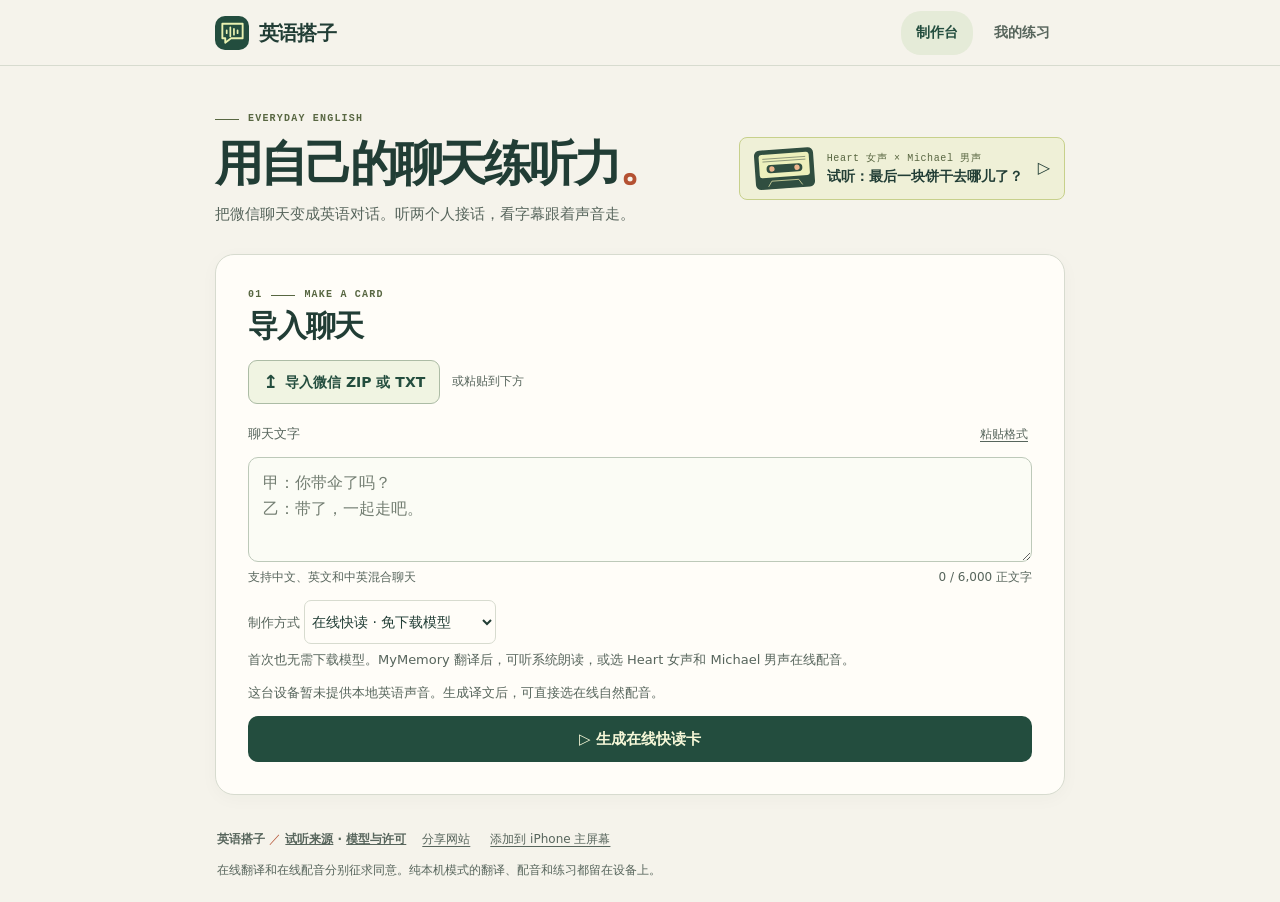
==== index.html @ 4d6fddf4 "Keep valid translations and recover individual dialogue lines" ====
<!doctype html>
<html lang="zh-CN">
<head>
  <meta charset="utf-8">
  <meta http-equiv="Content-Security-Policy" content="default-src 'self'; script-src 'self' blob: 'wasm-unsafe-eval'; worker-src 'self' blob:; connect-src 'self' blob: https://api.mymemory.translated.net/get https://api.tts.ai/v1/ https://cdn.tts.ai; style-src 'self' 'unsafe-inline'; media-src 'self' blob:; img-src 'self' data:; object-src 'none'; base-uri 'none'; form-action 'none'">
  <meta name="viewport" content="width=device-width, initial-scale=1, viewport-fit=cover">
  <meta name="theme-color" content="#f5f3eb">
  <meta name="mobile-web-app-capable" content="yes">
  <meta name="apple-mobile-web-app-capable" content="yes">
  <meta name="apple-mobile-web-app-title" content="英语搭子">
  <link rel="manifest" href="./app.webmanifest">
  <link rel="apple-touch-icon" href="./icons/apple-touch-icon.png">
  <link rel="stylesheet" href="./style.css?v=10">
  <script type="module" src="./app.js?v=10"></script>
  <title>英语搭子 · 对话听力</title>
</head>
<body>
  <header class="mast"><div class="shell mast-in">
    <a class="brand" href="#workspace" aria-label="英语搭子，开始制作"><span class="mark" aria-hidden="true"><svg viewBox="0 0 40 40"><path d="M6 8h28v20H18l-8 6v-6H6z" fill="none" stroke="currentColor" stroke-width="2.6" stroke-linejoin="round"/><path d="M12 17v4m5-8v12m5-10v8m5-6v4" fill="none" stroke="currentColor" stroke-width="2.4" stroke-linecap="round"/></svg></span>英语搭子</a>
    <nav aria-label="主导航"><button type="button" id="studioTab" class="nav-tab" aria-current="page">制作台</button><button type="button" id="libraryTab" class="nav-tab">我的练习</button></nav>
  </div></header>
  <main class="shell" id="workspace">
    <div id="studioView">
    <section class="intro" aria-labelledby="title">
      <div><div class="kicker"><span></span> EVERYDAY ENGLISH</div><h1 id="title"><span>用自己的聊天</span><span>练听力<b class="period">。</b></span></h1><p>把微信聊天变成英语对话。听两个人接话，看字幕跟着声音走。</p></div>
      <button class="demo-link" id="demo" type="button"><svg class="tape" aria-hidden="true" viewBox="0 0 68 46" fill="none"><rect x="1" y="1" width="66" height="44" rx="6" fill="#304e40"/><rect x="6" y="6" width="56" height="26" rx="3" fill="#edf0bc"/><path d="M10 11h48m-48 3h48" stroke="#869176"/><rect x="14" y="18" width="40" height="9" rx="4.5" fill="#314e40"/><circle cx="20" cy="22.5" r="3" fill="#edb58d"/><circle cx="48" cy="22.5" r="3" fill="#edb58d"/><path d="m15 42 4-6h30l4 6" stroke="#c9cf9a"/></svg><span><small>Heart 女声 × Michael 男声</small><b>试听：最后一块饼干去哪儿了？</b></span><span class="arrow" aria-hidden="true">▷</span></button>
    </section>
    <section class="work-card" id="editor" aria-labelledby="editor-title">
      <div class="section-head"><div class="kicker">01 <span></span> MAKE A CARD</div><h2 id="editor-title">导入聊天</h2></div>
      <div class="intake-entry"><label class="file-pick"><span aria-hidden="true">↥</span> 导入微信 ZIP 或 TXT<input id="chatFile" type="file" accept=".zip,.txt,application/zip,application/x-zip-compressed,text/plain" aria-label="导入微信 ZIP 或 TXT"></label><span>或粘贴到下方</span><button type="button" class="plain" id="cancelFile" hidden>取消导入</button></div>
      <p id="fileStatus" class="small" role="status" aria-live="polite"></p>
      <div class="paste-heading"><label class="field-label" for="source">聊天文字</label><button type="button" id="formatHelp" aria-expanded="false" aria-controls="formatGuide">粘贴格式</button></div>
      <p class="format-tip" id="formatGuide" hidden>可以每行写「昵称：消息」，也可以直接粘贴微信复制出来的三行格式（昵称、日期时间、正文）。</p>
      <textarea id="source" rows="3" spellcheck="false" placeholder="甲：你带伞了吗？&#10;乙：带了，一起走吧。"></textarea>
      <div class="input-meta"><span id="materials">支持中文、英文和中英混合聊天</span><span id="characters">0 / 6,000 正文字</span></div>
      <details id="range" hidden><summary><span>本次制作范围 <small id="rangeSummary"></small></span><span class="adjust">选择</span></summary>
        <div class="range-row"><label>从第 <input type="number" id="rangeFrom" min="1" step="1" inputmode="numeric" value="1"> 条</label><label>到第 <input type="number" id="rangeTo" min="1" step="1" inputmode="numeric" value="1"> 条</label><div class="range-actions"><button type="button" id="prevRange" class="plain">上一段</button><button type="button" id="nextRange" class="plain">下一段</button></div></div>
        <p id="rangeNote" class="small" role="status"></p><p id="rangePreview" class="small"></p>
      </details>
      <p class="field-label"><label for="engine">制作方式 </label><select id="engine" autocomplete="off"><option value="online" selected>在线快读 · 免下载模型</option><option value="native">纯本机翻译 · 系统朗读</option><option value="kokoro">纯本机翻译 · Kokoro 配音</option></select></p>
      <p id="quickIntro" class="small">生成译文后，可直接朗读，也可选 Heart 女声和 Michael 男声在线配音。</p>
      <p id="nativeSupport" class="small" role="status" hidden></p>
      <details id="roles" hidden><summary><span>角色与声音 <small id="peopleCount"></small></span><span class="adjust">调整</span></summary><div id="cast"></div><p class="small" id="roleHint">按发言顺序分配声音，可为每个人重新选择。</p></details>
      <section id="translationReview" class="translation-review" aria-labelledby="reviewHeading" hidden>
        <h3 id="reviewHeading" tabindex="-1">核对待补的英文</h3>
        <p id="reviewSummary" class="small" role="status"></p>
        <p class="small">可以直接补英文，修改留在本页。也可以在下方重新同意，只重试待译的原句。</p>
        <div id="reviewRows"></div>
        <button id="finishReview" class="plain" type="button"></button>
      </section>
      <div id="onlineTerms" class="online-terms" hidden>
        <strong id="onlineScope"></strong>
        <p>MyMemory 可能长期保存提交的句子，并交给翻译合作方处理。昵称栏、时间栏和 ZIP 附件留在本机。请先删去正文中不想外发的信息。<a href="https://mymemory.translated.net/terms-and-conditions" target="_blank" rel="noopener noreferrer">服务条款</a></p>
        <details id="sendPreview"><summary>查看本次要发送的正文</summary><ol id="sendLines"></ol></details>
        <label><input id="onlineConsent" autocomplete="off" type="checkbox"> 同意本次发送所选正文给 MyMemory</label>
      </div>
      <div class="generate-bar"><button id="generate" class="primary" type="button"><span aria-hidden="true">▷</span> 生成在线快读卡</button></div>
      <details id="packPanel" class="pack-panel" hidden><summary id="packToggle"><span><i class="pack-dot" aria-hidden="true"></i><strong id="downloadTitle">首次下载约 250 MB</strong><small>可提前准备</small></span><span class="adjust"></span></summary>
        <p id="downloadNote" class="small">首次使用时，翻译和配音文件从本站下载。建议先在 Wi-Fi 下准备，再导入聊天。重新打开网页后需再导入未保存的原文。模型会用一小句示例测试。</p>
        <label class="awake-option"><input id="stayAwake" type="checkbox"> 制作时尽量保持亮屏</label>
        <button class="plain" type="button" id="preparePack">提前下载并检查</button><p id="packStatus" class="small" role="status"></p>
      </details>
      <div id="jobProgress" class="job-progress" role="group" aria-labelledby="jobStage" hidden>
        <div class="job-top"><div><span class="job-label" id="jobLabel">制作进度</span><strong id="jobStage">准备制作</strong></div><span id="jobMetric"></span></div>
        <div class="job-track"><progress id="jobBar" max="100" aria-labelledby="jobStage" aria-describedby="jobDetail"></progress></div>
        <div class="job-bottom"><p id="jobDetail"></p><button id="cancel" type="button" class="plain" hidden>取消生成</button></div>
        <p id="checkpointNote" class="small" hidden></p><p id="foregroundNote" class="small">iPhone 切到后台或锁屏时，下载可能暂停。请尽量保持本页在前台。</p>
        <button id="switchOnline" type="button" class="plain" hidden>改用在线快读，保留原文</button>
        <div id="jobWait" hidden><p id="waitHint" role="status"></p><button id="retryJob" type="button" class="plain">重新尝试</button></div>
      </div>
      <div class="job-line"><p id="progress" aria-live="polite" aria-atomic="true" role="status"></p></div>
    </section>
    <section class="work-card player" id="player" aria-labelledby="cardTitle" hidden>
      <div class="player-heading"><div class="section-head"><div class="kicker">02 <span></span> LISTEN</div><h2 id="cardTitle" tabindex="-1"></h2><p id="cardMeta" class="small"></p></div></div>
      <details id="proofPanel" class="cloud-panel" hidden>
        <summary><span>校对英文<small>按上下文修改译文</small></span><span class="adjust">编辑</span></summary>
        <div class="cloud-body"><p class="small">修改仅在本页生效，保存后朗读和字幕都会使用新台词。</p>
          <div id="proofRows"></div><button type="button" id="applyProof" class="plain">使用修改后的英文</button>
          <p id="proofNote" class="small" role="status"></p>
        </div>
      </details>
      <details id="cloudPanel" class="cloud-panel" hidden>
        <summary><span><b>自然双人配音</b><small>Heart 女声 × Michael 男声</small></span><span class="adjust">选声音</span></summary>
        <div class="cloud-body">
          <p class="small">按出场顺序分配音色。可以给每个人单独选，也可以一键交换。</p>
          <div id="cloudCast"></div><button id="cloudSwap" class="plain" type="button">交换男女声</button>
          <details id="cloudPreview"><summary id="cloudScope">查看待发送的英文台词</summary><ol id="cloudLines"></ol></details>
          <p class="small">TTS.ai 会收到英文台词和所选音色，并暂存生成的录音。昵称栏、时间和附件留在设备上。台词里提到的人名会随句发送。免费声音仅供个人非商业练习。<a href="https://tts.ai/privacy/" target="_blank" rel="noopener noreferrer">隐私政策</a> · <a href="https://tts.ai/terms/" target="_blank" rel="noopener noreferrer">使用条款</a></p>
          <label class="cloud-consent"><input id="cloudConsent" type="checkbox" autocomplete="off">同意本次把上列英文交给 TTS.ai 配音</label>
          <div class="cloud-buttons"><button type="button" id="cloudGenerate" class="primary" disabled>生成自然配音</button><button type="button" id="cloudCancel" class="plain" hidden>停止配音</button></div>
          <p id="cloudStatus" class="small" role="status" aria-live="polite"></p>
        </div>
      </details>
      <div class="card-actions" id="cardActions" hidden><label>卡片名称<input type="text" id="practiceTitle" maxlength="100" autocomplete="off"></label><button type="button" class="plain" id="savePractice">存入我的练习</button><button type="button" class="plain save" id="saveCard" hidden>导出跟读文件</button></div>
      <p id="librarySaveNote" class="small" role="status"></p><p id="saveNote" role="status" class="small" hidden></p>
      <div class="transport">
        <div class="track-buttons"><button id="prevLine" class="step" aria-label="上一句" title="上一句">◀</button><button id="play" type="button" class="primary">▷ 播放</button><button id="nextLine" class="step" aria-label="下一句" title="下一句">▶</button></div>
        <span id="position" class="counter">01 / 01</span>
        <label class="speed">语速 <select id="rate" aria-label="语速"><option value="0.8">0.8×</option><option value="1" selected>1×</option><option value="1.15">1.15×</option><option value="1.3">1.3×</option></select></label>
        <div class="meter" id="meter" aria-hidden="true"><i></i></div>
      </div>
      <div class="reading-options"><label><input id="repeatLine" type="checkbox"> 单句循环</label><label><input id="showChinese" type="checkbox" checked> 显示原文</label><label><input id="follow" type="checkbox" checked> 随播放滚动</label></div>
      <p id="playerNote" role="status" class="small">点任意一句从这里听。</p>
      <div id="lines" class="lines" aria-label="逐句对话"></div>
    </section>
    </div>
    <section id="libraryView" hidden aria-labelledby="libraryTitle">
      <div class="intro"><div><div class="kicker"><span></span> LISTEN AGAIN</div><h1 id="libraryTitle">我的练习<span class="period">。</span></h1><p>打开一张卡，从上次听到的那句继续。</p></div></div>
      <div class="work-card shelf"><div class="shelf-heading"><h2>已保存的听力卡</h2><span id="libraryCount" class="counter"></span></div><p class="small">保存在当前设备和浏览器。清理网站数据会移除卡片。</p><p id="libraryStatus" role="status" class="small"></p><div id="practiceList"></div><button type="button" id="returnStudio" class="plain">去制作听力卡</button></div>
    </section>
    <footer><div class="footer-tools"><span>英语搭子 <b>／</b> <a href="./demo/CREDITS.txt">试听来源</a> · <a href="./assets/NOTICE.html">模型与许可</a></span><button type="button" id="shareSite" class="footer-link">分享网站</button><button type="button" id="installHelp" class="footer-link" aria-expanded="false" aria-controls="installTip">添加到 iPhone 主屏幕</button></div><p>在线翻译和在线配音分别征求同意。纯本机模式的翻译、配音和练习都留在设备上。</p><p id="installTip" hidden>在 iPhone 的 Safari 中打开本站，点分享菜单中的「添加到主屏幕」，再点「添加」。以后请从同一入口打开「我的练习」。</p><p id="shareStatus" role="status"></p></footer>
  </main>
  <audio id="audio" preload="auto" playsinline></audio>
</body></html>
---- style.css ----
:root{color-scheme:light;--paper:#f5f3eb;--white:#fffdf8;--ink:#213d35;--muted:#57655c;--line:#d7dbcf;--dark:#234d3e;--sun:#ebefac;--orange:#b45132;--font:system-ui,-apple-system,BlinkMacSystemFont,"PingFang SC","Microsoft YaHei",sans-serif}
*{box-sizing:border-box}
[hidden]{display:none!important}
body{background:var(--paper);color:var(--ink);margin:0;font:16px/1.6 var(--font);-webkit-text-size-adjust:100%}
button,input,textarea,select{font:inherit}
button,summary,select{cursor:pointer}
button{color:inherit}
button:disabled{cursor:wait;opacity:.63}
a{color:inherit}
button:focus-visible,a:focus-visible,summary:focus-visible,select:focus-visible{outline:3px solid #9a6f27;outline-offset:3px}
.shell{width:min(100% - 40px,850px);margin-inline:auto}
.mast{border-bottom:1px solid var(--line);padding-top:env(safe-area-inset-top)}
.mast-in{display:flex;justify-content:space-between;align-items:center;min-height:65px}
.brand{font-weight:800;font-size:20px;text-decoration:none;display:inline-flex;align-items:center;gap:10px;letter-spacing:-.04em}
.mark{display:grid;place-items:center;width:34px;height:34px;border-radius:10px;color:#e9f1b1;background:var(--dark)}
.mark svg{width:29px;height:29px}
.mast-label,.kicker,.counter,.demo-link small{font-family:ui-monospace,SFMono-Regular,Menlo,monospace}
.mast-label{display:flex;gap:8px;align-items:center;color:var(--muted);font-size:12px}
.mast-label i{width:8px;height:8px;border-radius:50%;background:#75894c;box-shadow:0 0 0 4px #75894c1a}
.intro{padding:45px 0 28px;display:flex;align-items:flex-end;justify-content:space-between;gap:24px}
.kicker{display:flex;align-items:center;gap:9px;color:#586742;letter-spacing:.12em;font-weight:700;font-size:10px}
.kicker span{display:block;height:1px;width:24px;background:currentColor}
.intro h1{font-family:ui-serif,"Songti SC","STSong",serif;font-size:clamp(34px,5.8vw,58px);line-height:1.12;margin:.21em 0 .24em;letter-spacing:-.065em;font-weight:700}
.period{color:var(--orange)}
.intro p{margin:0;color:var(--muted);font-size:15px}
.demo-link{flex:none;display:inline-flex;align-items:center;gap:10px;padding:8px 12px 8px 8px;background:var(--sun);border:1px solid #c7d08b;border-radius:11px;text-align:left;line-height:1.3}
.demo-icon{display:grid;place-items:center;width:34px;height:34px;border:1px solid #a4b574;border-radius:50%;font-size:19px}
.demo-link small,.demo-link b{display:block}.demo-link small{font-size:8px;letter-spacing:.15em}.demo-link b{font-size:13px;margin-top:2px}.arrow{margin-left:3px}
.work-card{background:var(--white);border:1px solid var(--line);border-radius:19px;padding:clamp(18px,4vw,32px);margin-bottom:18px;box-shadow:0 3px 8px #253c2805}
.section-head h2{font-size:clamp(23px,3.4vw,30px);line-height:1.25;letter-spacing:-.04em;margin:4px 0 15px;overflow-wrap:anywhere}
.field-label{display:block;font-size:13px;color:var(--muted);margin-bottom:6px}
textarea{display:block;width:100%;resize:vertical;min-height:128px;max-height:60vh;border:1px solid #bdc9b9;border-radius:10px;background:#fbfcf5;color:var(--ink);padding:12px 14px;line-height:1.65;font-size:16px}
textarea:focus{outline:2px solid #819768;outline-offset:1px}textarea::placeholder{color:#737e72}
.input-meta,.reading-options{display:flex;align-items:center;flex-wrap:wrap;gap:6px 16px;color:var(--muted);font-size:12px}
.input-meta{justify-content:space-between;margin-top:6px}.input-meta #characters{font-variant-numeric:tabular-nums}
#roles{border-block:1px solid var(--line);margin-top:17px;padding:0 2px}
summary{min-height:42px;display:flex;align-items:center;justify-content:space-between;gap:10px;font-size:14px;font-weight:700;list-style:none}
summary::-webkit-details-marker{display:none}
summary small{color:var(--muted);font-weight:400;margin-left:5px}.adjust{color:var(--muted);font-size:12px;font-weight:500}.adjust:after{content:' ＋'}details[open] .adjust:after{content:' −'}
#cast{display:grid;grid-template-columns:repeat(auto-fit,minmax(min(220px,100%),1fr));gap:9px}
.cast-row{display:grid;grid-template-columns:minmax(0,1fr) auto;align-items:center;gap:8px;border:1px solid var(--line);border-radius:9px;padding:6px 8px;min-height:44px;background:#f7f8f0}
.cast-row span{overflow-wrap:anywhere;font-weight:650;font-size:14px}
select{border:1px solid var(--line);border-radius:7px;background:var(--white);color:var(--ink);padding:5px 3px;font-size:14px}
.small,#progress,.download-note span{color:var(--muted);font-size:13px;line-height:1.5}
.generate-bar{display:flex;gap:17px;align-items:center;justify-content:space-between;margin-top:20px}
.download-note{max-width:465px;line-height:1.4}.download-note strong,.download-note span{display:block}
.download-note strong{font-size:13px;margin-bottom:3px}.download-note span{font-size:12px}
.primary{border:0;border-radius:10px;background:var(--dark);color:#f6f7d8;font-size:15px;font-weight:650;min-height:46px;padding:10px 19px;white-space:nowrap}
.primary:hover,.primary:focus-visible{background:#183f31}
.job-line{display:flex;align-items:center;gap:8px;justify-content:space-between}
#progress{margin:12px 0 0}#progress:empty{margin:0}
#progress[data-kind=error],#playerNote[data-kind=error],#saveNote[data-kind=error]{color:#983e2c}
.plain{min-height:40px;padding:5px 10px;border:1px solid var(--line);border-radius:8px;background:var(--white);font-size:13px}
#cancel{flex:none;margin-top:8px}.player{scroll-margin-top:9px}.player-heading{display:flex;justify-content:space-between;align-items:flex-start;gap:14px}.player-heading .section-head{min-width:0}.player-heading h2{margin-bottom:2px}.player-heading p{margin:0 0 14px}
.transport{position:sticky;top:env(safe-area-inset-top,0px);z-index:2;display:grid;grid-template-columns:auto 1fr auto;align-items:center;gap:8px 12px;background:#f0f3e3;border:1px solid #ccd5ba;border-radius:11px;padding:9px 11px;box-shadow:0 2px 6px #2739240d}
.transport .primary{min-height:39px;padding:7px 14px}.counter,.speed{font-size:13px}.counter{font-variant-numeric:tabular-nums;letter-spacing:.025em}.speed{white-space:nowrap}.speed select{font-size:14px}.meter{height:3px;background:#d7dec7;border-radius:2px;grid-column:1/-1;overflow:hidden}.meter i{display:block;background:#70924d;height:100%;width:0}
.reading-options{margin-top:8px;font-size:13px}.reading-options label{display:inline-flex;align-items:center;gap:5px;min-height:35px}.reading-options input{accent-color:var(--dark);width:16px;height:16px;margin:0}
#playerNote{margin:0 0 8px;min-height:18px}.lines{border-top:1px solid var(--line)}.line{display:grid;grid-template-columns:34px 1fr;gap:0 8px;text-align:left;width:100%;padding:13px 10px;background:transparent;border:0;border-bottom:1px solid var(--line);scroll-margin-top:100px}
.line:hover{background:#f4f5eb}.line.active{background:#eef3d9;box-shadow:inset 3px 0 #798f4f}
.line-no{font:12px/1.65 ui-monospace,Menlo,monospace;color:#627248;grid-column:1;grid-row:1 / span 3}.line-name,.line-en,.line-zh{grid-column:2;overflow-wrap:anywhere}
.line-name{font-size:12px;color:#536648;font-weight:700}.line-en{font-family:ui-serif,Georgia,serif;font-size:clamp(19px,3.5vw,24px);line-height:1.32;color:#273e34;margin:3px 0}.line-zh{color:var(--muted);font-size:14px;line-height:1.55}
.hide-zh .line-zh{display:none}footer{display:flex;align-items:baseline;justify-content:space-between;color:var(--muted);font-size:12px;gap:14px;margin:22px 2px;padding-bottom:env(safe-area-inset-bottom,0px)}footer span{font-weight:700;white-space:nowrap}footer b{font-weight:400;color:var(--orange)}footer p{margin:0}
@media(max-width:580px){.shell{width:calc(100% - 28px)}.mast-in{min-height:53px}.intro{padding:23px 3px 17px;display:block}.intro p{font-size:14px}.demo-link{margin-top:13px;padding:5px 10px 5px 6px}.demo-icon{height:27px;width:27px;font-size:16px}.demo-link small{display:none}.demo-link b{margin:0}.generate-bar{flex-direction:column;align-items:stretch;gap:12px}.primary#generate{width:100%}.work-card{border-radius:15px}footer{align-items:flex-start;flex-direction:column;gap:5px}.section-head h2{margin-bottom:10px}.line{grid-template-columns:24px 1fr;padding-inline:7px}}
@media(prefers-reduced-motion:reduce){*{scroll-behavior:auto!important}}

.intake-entry{display:flex;flex-wrap:wrap;align-items:center;gap:7px 12px;margin:3px 0 9px}.intake-entry>span,.format-tip{font-size:12px;color:var(--muted)}
.file-pick{position:relative;display:inline-flex;align-items:center;justify-content:center;gap:7px;min-height:41px;padding:7px 14px;border:1px solid #acbca5;border-radius:9px;background:#f0f4e2;color:var(--dark);font-weight:650;font-size:14px;cursor:pointer}
.file-pick input{position:absolute;inset:0;width:100%;height:100%;opacity:0;cursor:pointer}.file-pick:focus-within{outline:3px solid #9a6f27;outline-offset:2px}.file-pick:has(input:disabled){opacity:.55}.file-pick span{font-size:18px;line-height:1}
#fileStatus,.format-tip{margin:5px 0 8px}#fileStatus:empty{display:none}#fileStatus[data-kind=error],#rangeNote[data-kind=error]{color:#983e2c}
#range{margin:10px 0;border-block:1px solid var(--line)}.range-row,.range-actions{display:flex;align-items:center;gap:8px;flex-wrap:wrap}.range-row label{font-size:13px;color:var(--muted);white-space:nowrap}
.range-row input{width:4.2em;max-width:30vw;min-height:38px;text-align:center;border:1px solid var(--line);border-radius:6px;background:var(--white);color:var(--ink);font-size:16px}.range-actions .plain{min-height:38px}.range-actions button:disabled{cursor:default}
#rangeNote,#rangePreview{margin:7px 0;overflow-wrap:anywhere}#rangePreview{font-size:12px}

.job-progress{margin-top:15px;border:1px solid #b8c8a2;border-radius:12px;background:#f1f5e5;padding:12px 14px;scroll-margin-block:12px;scroll-margin-bottom:calc(12px + env(safe-area-inset-bottom,0px))}
.job-top,.job-bottom{display:flex;align-items:center;justify-content:space-between;gap:10px}
.job-label{display:block;color:#5a694d;font-size:11px;font-weight:650;letter-spacing:.09em}#jobStage{display:block;font-size:16px;line-height:1.4;overflow-wrap:anywhere}
#jobMetric{flex:none;font:650 17px/1.25 ui-monospace,Menlo,monospace;color:var(--dark);font-variant-numeric:tabular-nums}
.job-track{position:relative;overflow:hidden;height:8px;margin:9px 0 6px;background:#d8e2c9;border-radius:6px}
#jobBar{appearance:none;-webkit-appearance:none;background:transparent;border:0;width:100%;height:100%;display:block;color:#4b7651;accent-color:#4b7651}
#jobBar::-webkit-progress-bar{background:transparent}#jobBar::-webkit-progress-value{background:#4b7651;border-radius:6px}#jobBar::-moz-progress-bar{background:#4b7651;border-radius:6px}
.job-progress[data-indeterminate="true"] #jobBar{opacity:0}.job-progress[data-indeterminate="true"] .job-track:after{content:'';position:absolute;inset:0 auto 0 0;width:30%;background:#6a8956;border-radius:6px;animation:job-travel 1.6s ease-in-out infinite alternate}
@keyframes job-travel{to{transform:translateX(234%)}}
#jobDetail{color:#4d5d4b;margin:0;font-size:13px;line-height:1.45;overflow-wrap:anywhere}.job-bottom #cancel{margin:0;min-height:34px;font-size:12px;white-space:nowrap}
#progress.sr-only{position:absolute;width:1px;height:1px;clip-path:inset(50%);overflow:hidden;white-space:nowrap;margin:0}
#jobWait{border-top:1px solid #c7d4ba;margin-top:10px;padding-top:9px;display:flex;align-items:center;gap:12px;justify-content:space-between}
#waitHint{margin:0;color:#435140;font-size:13px;line-height:1.55}#retryJob{white-space:nowrap;min-height:42px;flex-shrink:0}
@media(prefers-reduced-motion:reduce){.job-progress[data-indeterminate="true"] .job-track:after{animation:none;background:repeating-linear-gradient(45deg,#8ba47b 0 6px,#688753 6px 12px);width:100%}}

/* Studio and listening shelf */
.mast-in nav,.track-buttons,.card-actions,.shelf-heading,.shelf-actions{display:flex;align-items:center;gap:6px}
.nav-tab{border:0;border-radius:20px;background:transparent;color:var(--muted);padding:7px 15px;min-height:44px;font-size:14px;font-weight:650}
.nav-tab[aria-current=page]{color:var(--dark);background:#e5ebd8}
.intro{align-items:center}.demo-link{border-radius:8px;background:#eff0d7;gap:12px;padding:10px 14px}
.tape{width:61px;flex-shrink:0;transform:rotate(-4deg)}.demo-link small{font-size:10px;color:#586641;letter-spacing:.06em}.demo-link b{font-size:14px}
.work-card{box-shadow:0 4px 18px #29442c08}textarea{min-height:96px}
.generate-bar{margin:14px 0 0}.generate-bar .primary{width:100%}
input[type=checkbox]{accent-color:var(--dark)}.plain,summary,.file-pick,select,.reading-options label,.range-actions .plain,.job-bottom #cancel{min-height:44px}
#roles,#range{margin:4px 0}.pack-panel{border-top:1px dashed var(--line);margin-top:14px}.pack-panel>summary>span:first-child{display:flex;align-items:center;flex-wrap:wrap;gap:6px}.pack-panel summary small{margin:0}.pack-dot{width:8px;height:8px;border-radius:50%;background:#719254}
.awake-option{display:inline-flex;align-items:center;gap:6px;min-height:44px;margin-right:10px;font-size:13px}.pack-panel .small{margin:3px 0 8px}
#foregroundNote,#checkpointNote{margin:8px 0 0;font-size:12px}#checkpointNote{color:#355e32}.pack-panel #packStatus:empty,#librarySaveNote:empty,#libraryStatus:empty{display:none}
.card-actions{gap:6px 10px;flex-wrap:wrap;margin:0 0 12px}.card-actions label{display:inline-flex;align-items:center;gap:7px;font-size:12px;color:var(--muted)}.card-actions input{min-height:44px;width:min(12em,46vw);font-size:16px;padding:4px 8px;border:1px solid var(--line);border-radius:7px;background:#fbfcf5;color:var(--ink)}
.step{width:44px;height:44px;border:0;background:transparent;border-radius:8px;font-size:13px;color:var(--dark)}.step:hover{background:#dce4c9}.step:disabled{opacity:.3;cursor:default}.transport .primary{min-height:44px}
.transport{grid-template-columns:auto minmax(40px,1fr) auto;gap:4px 8px}.track-buttons{gap:0}.reading-options{gap:2px 16px}
.shelf-heading{justify-content:space-between}.shelf h2{margin:0;font-size:20px}.shelf>.small{margin:5px 0 12px}
.shelf-item{border-top:1px solid var(--line);padding:14px 0;display:flex;align-items:center;justify-content:space-between;gap:12px}.shelf-item strong{display:block;overflow-wrap:anywhere}.shelf-item p{margin:2px 0}.shelf-actions{flex-wrap:wrap;flex-shrink:0}
.shelf-actions button{min-height:44px}.shelf-open{background:var(--dark);color:white}.shelf-empty{background:#f3f5e8;border-radius:10px;padding:22px;margin:12px 0;color:var(--muted)}.shelf-empty strong{display:block;color:var(--ink)}
@media(max-width:580px){.intro{padding:16px 2px 13px}.intro .kicker{font-size:9px}.intro h1{font-size:clamp(28px,7.4vw,40px)}.intro p{font-size:13px}.demo-link{margin-top:8px;min-height:44px;padding:4px 10px;gap:7px}.tape{width:37px}.demo-link small{display:none}.demo-link b{font-size:12px}.work-card{padding:16px}.section-head h2{margin-bottom:8px}.field-label{margin:6px 0}.intake-entry{margin:0 0 5px}.pack-panel{margin-top:8px}.nav-tab{padding:5px 10px}.shelf-item{flex-wrap:wrap}.transport{padding:6px}.reading-options{gap:2px 9px}.brand{font-size:18px}.speed select{padding-inline:1px}}
@media(max-width:370px){.transport{grid-template-columns:auto 1fr;gap:3px}.transport .speed{grid-column:2;grid-row:1;text-align:right;font-size:0}.transport .counter{grid-column:1/-1;text-align:center;font-size:11px}.reading-options{font-size:12px}}

#title>span{display:inline-block}.intro #title .period{font:inherit}
@media(min-width:581px){.intro #title{font-size:clamp(35px,4.4vw,48px)}}
@media(min-width:581px) and (max-width:760px){.demo-link .tape{width:45px}.demo-link{gap:7px;padding:7px}}

.paste-heading,.footer-tools{display:flex;align-items:center;gap:8px;flex-wrap:wrap}.paste-heading{justify-content:space-between}.paste-heading .field-label{margin:0}
#formatHelp,.footer-link{padding:4px;border:0;background:none;color:var(--muted);font-size:12px;text-decoration:underline;text-underline-offset:3px;min-height:44px}
footer{display:block}.footer-tools{gap:5px 12px}footer p{margin:0 0 4px}#shareStatus{overflow-wrap:anywhere}

#quickIntro{margin:2px 0 6px}#nativeSupport:empty{display:none}
.online-terms{border:1px solid #cbd5bb;border-inline-start:3px solid #728c58;background:#f5f7eb;border-radius:9px;margin:10px 0 0;padding:10px 13px;font-size:13px;color:#3e5347}
.online-terms strong{color:var(--ink)}.online-terms p{margin:3px 0}.online-terms summary{font-size:13px;text-decoration:underline;justify-content:flex-start;color:var(--muted);min-height:44px}
.online-terms ol{max-height:12em;overflow:auto;margin:0 0 7px;padding:6px 4px 6px 28px;overscroll-behavior:contain;background:var(--white);border-radius:6px}.online-terms li{white-space:pre-wrap;overflow-wrap:anywhere}
.online-terms label{display:flex;align-items:center;gap:8px;min-height:44px;font-weight:650}.online-terms input{width:18px;height:18px;flex:none}#switchOnline{margin-top:8px}

.cloud-panel{border:1px solid #bfceaf;border-radius:11px;margin:0 0 14px;background:#f4f7eb}
.cloud-panel>summary{padding:7px 12px;color:var(--dark)}
.cloud-panel>summary small{display:inline-block;margin:0 0 0 8px}
.cloud-body{padding:0 12px 12px}.cloud-body>p{margin:5px 0 9px}
#cloudCast{display:grid;grid-template-columns:repeat(auto-fit,minmax(min(210px,100%),1fr));gap:6px;margin-bottom:7px}
#cloudPreview>summary{justify-content:flex-start;font-size:13px;text-decoration:underline}
#cloudLines{max-height:12em;overflow:auto;margin:0 0 8px;background:var(--white);padding:7px 8px 7px 30px;border-radius:7px}
#cloudLines li{overflow-wrap:anywhere;white-space:pre-wrap}
.cloud-consent,.cloud-buttons{display:flex;align-items:center;gap:8px;flex-wrap:wrap}
.cloud-consent{min-height:44px;font-size:13px;font-weight:650;flex-wrap:nowrap}
.cloud-consent input{width:18px;height:18px;flex:none}.cloud-buttons{margin-top:6px}
#cloudStatus:empty{display:none}#cloudStatus[data-kind=error]{color:#983e2c}

.translation-review{margin:14px 0;padding:14px;border:1px solid #d6bd8d;border-radius:10px;background:#fcf8ee}
.translation-review h3{margin:0;font-size:17px}.translation-review p{margin:4px 0}
#reviewRows,#proofRows{display:grid;gap:12px;margin:10px 0 12px}
#reviewRows label,#proofRows label{display:grid;gap:3px}#reviewRows strong,#reviewRows small{font-size:12px;color:var(--muted)}
#reviewRows span,#proofRows span{overflow-wrap:anywhere;white-space:pre-wrap}#reviewRows textarea,#proofRows textarea{min-height:52px;line-height:1.45;padding:8px}
#reviewRows textarea[aria-invalid=true]{border-color:#983e2c}
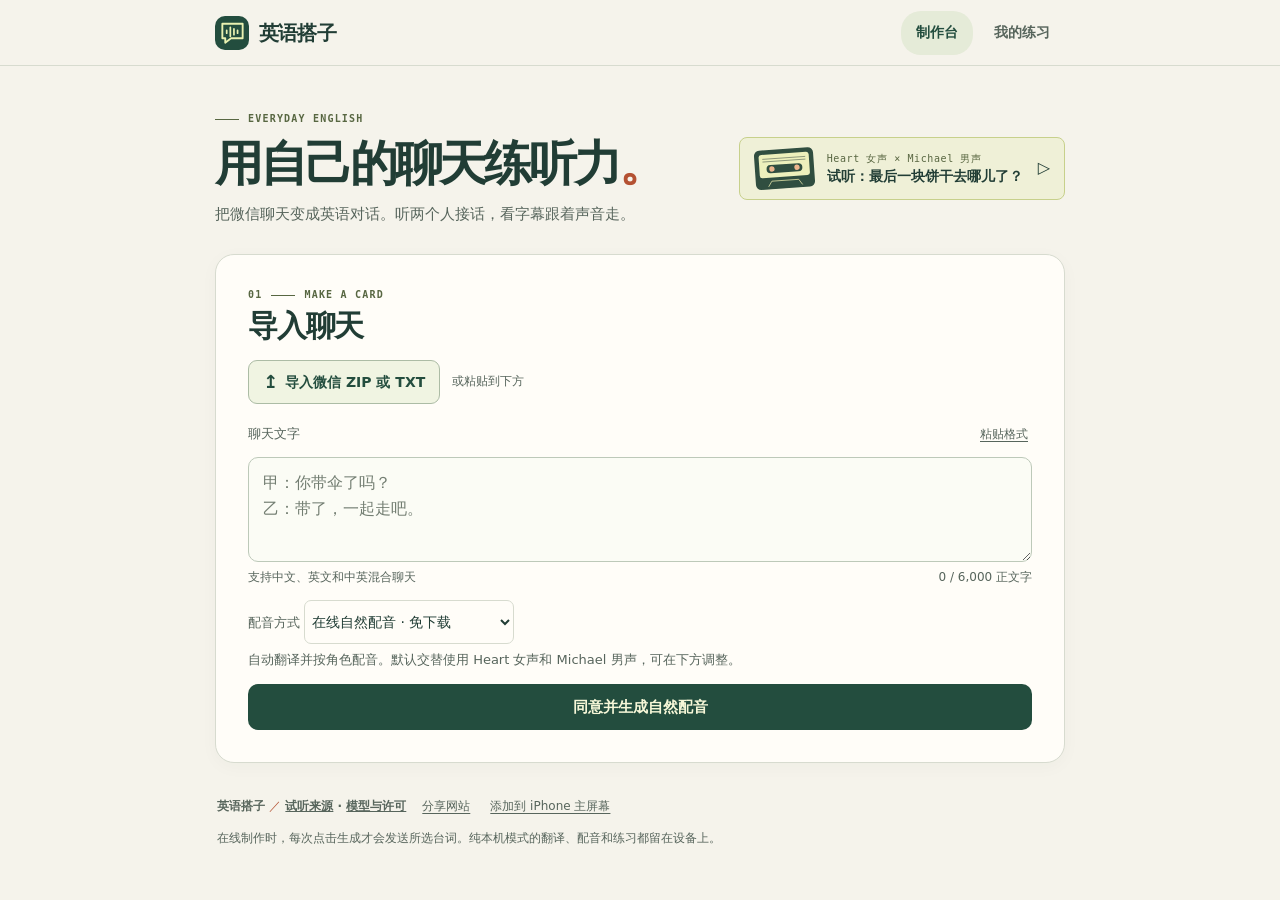
==== commit 666f9cb1: "Generate natural dialogue audio in one informed action" ====
--- a/index.html
+++ b/index.html
@@ -10,8 +10,8 @@
   <meta name="apple-mobile-web-app-title" content="英语搭子">
   <link rel="manifest" href="./app.webmanifest">
   <link rel="apple-touch-icon" href="./icons/apple-touch-icon.png">
-  <link rel="stylesheet" href="./style.css?v=10">
-  <script type="module" src="./app.js?v=10"></script>
+  <link rel="stylesheet" href="./style.css?v=11">
+  <script type="module" src="./app.js?v=11"></script>
   <title>英语搭子 · 对话听力</title>
 </head>
 <body>
@@ -37,24 +37,28 @@
         <div class="range-row"><label>从第 <input type="number" id="rangeFrom" min="1" step="1" inputmode="numeric" value="1"> 条</label><label>到第 <input type="number" id="rangeTo" min="1" step="1" inputmode="numeric" value="1"> 条</label><div class="range-actions"><button type="button" id="prevRange" class="plain">上一段</button><button type="button" id="nextRange" class="plain">下一段</button></div></div>
         <p id="rangeNote" class="small" role="status"></p><p id="rangePreview" class="small"></p>
       </details>
-      <p class="field-label"><label for="engine">制作方式 </label><select id="engine" autocomplete="off"><option value="online" selected>在线快读 · 免下载模型</option><option value="native">纯本机翻译 · 系统朗读</option><option value="kokoro">纯本机翻译 · Kokoro 配音</option></select></p>
-      <p id="quickIntro" class="small">生成译文后，可直接朗读，也可选 Heart 女声和 Michael 男声在线配音。</p>
-      <p id="nativeSupport" class="small" role="status" hidden></p>
+      <p class="field-label"><label for="engine">配音方式 </label><select id="engine" autocomplete="off"><option value="online" selected>在线自然配音 · 免下载</option><option value="kokoro">纯本机配音 · 首次需下载模型</option></select></p>
+      <p id="quickIntro" class="small">默认用 Heart 女声和 Michael 男声接话。在「角色与声音」里可以给每个人换声。</p>
       <details id="roles" hidden><summary><span>角色与声音 <small id="peopleCount"></small></span><span class="adjust">调整</span></summary><div id="cast"></div><p class="small" id="roleHint">按发言顺序分配声音，可为每个人重新选择。</p></details>
       <section id="translationReview" class="translation-review" aria-labelledby="reviewHeading" hidden>
         <h3 id="reviewHeading" tabindex="-1">核对待补的英文</h3>
         <p id="reviewSummary" class="small" role="status"></p>
-        <p class="small">可以直接补英文，修改留在本页。也可以在下方重新同意，只重试待译的原句。</p>
+        <p class="small">可以直接补英文，或在下方重试待译的原句。</p>
         <div id="reviewRows"></div>
-        <button id="finishReview" class="plain" type="button"></button>
+        <p class="small" id="reviewDisclosure">按下面的配音按钮，即同意本次把已准备好的英文和音色交给 TTS.ai。未补的句子会跳过。</p>
+        <button id="finishReview" class="plain" type="button" aria-describedby="reviewDisclosure"></button>
       </section>
       <div id="onlineTerms" class="online-terms" hidden>
         <strong id="onlineScope"></strong>
-        <p>MyMemory 可能长期保存提交的句子，并交给翻译合作方处理。昵称栏、时间栏和 ZIP 附件留在本机。请先删去正文中不想外发的信息。<a href="https://mymemory.translated.net/terms-and-conditions" target="_blank" rel="noopener noreferrer">服务条款</a></p>
-        <details id="sendPreview"><summary>查看本次要发送的正文</summary><ol id="sendLines"></ol></details>
-        <label><input id="onlineConsent" autocomplete="off" type="checkbox"> 同意本次发送所选正文给 MyMemory</label>
+        <p id="onlineDisclosure">点击生成即同意本次发送。配音时会附上所选音色。昵称栏、时间栏和附件留在设备上，正文里提到的人名会随句发送。</p>
+        <details id="sendPreview"><summary>查看待翻译的原句</summary><ol id="sendLines"></ol></details>
+        <details class="service-info"><summary>了解数据使用和免费额度</summary>
+          <p>MyMemory 可能长期保存原句并交给翻译合作方处理。TTS.ai 暂存生成的录音，免费配音仅供个人非商业练习。</p>
+          <p>制作听力卡不会扣 ChatGPT 的使用额度。两家服务各有免费用量和频率限制。</p>
+          <p><a href="https://mymemory.translated.net/terms-and-conditions" target="_blank" rel="noopener noreferrer">MyMemory 服务条款</a> · <a href="https://tts.ai/privacy/" target="_blank" rel="noopener noreferrer">TTS.ai 隐私政策</a> · <a href="https://tts.ai/terms/" target="_blank" rel="noopener noreferrer">TTS.ai 使用条款</a></p>
+        </details>
       </div>
-      <div class="generate-bar"><button id="generate" class="primary" type="button"><span aria-hidden="true">▷</span> 生成在线快读卡</button></div>
+      <div class="generate-bar"><button id="generate" class="primary" type="button">同意并生成自然配音</button></div>
       <details id="packPanel" class="pack-panel" hidden><summary id="packToggle"><span><i class="pack-dot" aria-hidden="true"></i><strong id="downloadTitle">首次下载约 250 MB</strong><small>可提前准备</small></span><span class="adjust"></span></summary>
         <p id="downloadNote" class="small">首次使用时，翻译和配音文件从本站下载。建议先在 Wi-Fi 下准备，再导入聊天。重新打开网页后需再导入未保存的原文。模型会用一小句示例测试。</p>
         <label class="awake-option"><input id="stayAwake" type="checkbox"> 制作时尽量保持亮屏</label>
@@ -65,7 +69,7 @@
         <div class="job-track"><progress id="jobBar" max="100" aria-labelledby="jobStage" aria-describedby="jobDetail"></progress></div>
         <div class="job-bottom"><p id="jobDetail"></p><button id="cancel" type="button" class="plain" hidden>取消生成</button></div>
         <p id="checkpointNote" class="small" hidden></p><p id="foregroundNote" class="small">iPhone 切到后台或锁屏时，下载可能暂停。请尽量保持本页在前台。</p>
-        <button id="switchOnline" type="button" class="plain" hidden>改用在线快读，保留原文</button>
+        <button id="switchOnline" type="button" class="plain" hidden>改用在线自然配音</button>
         <div id="jobWait" hidden><p id="waitHint" role="status"></p><button id="retryJob" type="button" class="plain">重新尝试</button></div>
       </div>
       <div class="job-line"><p id="progress" aria-live="polite" aria-atomic="true" role="status"></p></div>
@@ -73,9 +77,9 @@
     <section class="work-card player" id="player" aria-labelledby="cardTitle" hidden>
       <div class="player-heading"><div class="section-head"><div class="kicker">02 <span></span> LISTEN</div><h2 id="cardTitle" tabindex="-1"></h2><p id="cardMeta" class="small"></p></div></div>
       <details id="proofPanel" class="cloud-panel" hidden>
-        <summary><span>校对英文<small>按上下文修改译文</small></span><span class="adjust">编辑</span></summary>
-        <div class="cloud-body"><p class="small">修改仅在本页生效，保存后朗读和字幕都会使用新台词。</p>
-          <div id="proofRows"></div><button type="button" id="applyProof" class="plain">使用修改后的英文</button>
+        <summary><span>校对英文<small id="proofHint">按上下文修改译文</small></span><span class="adjust">编辑</span></summary>
+        <div class="cloud-body"><p class="small" id="proofDisclosure">可以按上下文修改英文。重新配音时，TTS.ai 会收到需要新录音的英文台词和对应音色。</p>
+          <div id="proofRows"></div><button type="button" id="applyProof" class="plain" aria-describedby="proofDisclosure">同意并为修改的英文重新配音</button>
           <p id="proofNote" class="small" role="status"></p>
         </div>
       </details>
@@ -108,7 +112,7 @@
       <div class="intro"><div><div class="kicker"><span></span> LISTEN AGAIN</div><h1 id="libraryTitle">我的练习<span class="period">。</span></h1><p>打开一张卡，从上次听到的那句继续。</p></div></div>
       <div class="work-card shelf"><div class="shelf-heading"><h2>已保存的听力卡</h2><span id="libraryCount" class="counter"></span></div><p class="small">保存在当前设备和浏览器。清理网站数据会移除卡片。</p><p id="libraryStatus" role="status" class="small"></p><div id="practiceList"></div><button type="button" id="returnStudio" class="plain">去制作听力卡</button></div>
     </section>
-    <footer><div class="footer-tools"><span>英语搭子 <b>／</b> <a href="./demo/CREDITS.txt">试听来源</a> · <a href="./assets/NOTICE.html">模型与许可</a></span><button type="button" id="shareSite" class="footer-link">分享网站</button><button type="button" id="installHelp" class="footer-link" aria-expanded="false" aria-controls="installTip">添加到 iPhone 主屏幕</button></div><p>在线翻译和在线配音分别征求同意。纯本机模式的翻译、配音和练习都留在设备上。</p><p id="installTip" hidden>在 iPhone 的 Safari 中打开本站，点分享菜单中的「添加到主屏幕」，再点「添加」。以后请从同一入口打开「我的练习」。</p><p id="shareStatus" role="status"></p></footer>
+    <footer><div class="footer-tools"><span>英语搭子 <b>／</b> <a href="./demo/CREDITS.txt">试听来源</a> · <a href="./assets/NOTICE.html">模型与许可</a></span><button type="button" id="shareSite" class="footer-link">分享网站</button><button type="button" id="installHelp" class="footer-link" aria-expanded="false" aria-controls="installTip">添加到 iPhone 主屏幕</button></div><p>在线制作时，每次点击生成才会发送所选台词。纯本机模式的翻译、配音和练习都留在设备上。</p><p id="installTip" hidden>在 iPhone 的 Safari 中打开本站，点分享菜单中的「添加到主屏幕」，再点「添加」。以后请从同一入口打开「我的练习」。</p><p id="shareStatus" role="status"></p></footer>
   </main>
   <audio id="audio" preload="auto" playsinline></audio>
 </body></html>
--- a/style.css
+++ b/style.css
@@ -115,11 +115,11 @@
 #formatHelp,.footer-link{padding:4px;border:0;background:none;color:var(--muted);font-size:12px;text-decoration:underline;text-underline-offset:3px;min-height:44px}
 footer{display:block}.footer-tools{gap:5px 12px}footer p{margin:0 0 4px}#shareStatus{overflow-wrap:anywhere}
 
-#quickIntro{margin:2px 0 6px}#nativeSupport:empty{display:none}
+#quickIntro{margin:2px 0 6px}
 .online-terms{border:1px solid #cbd5bb;border-inline-start:3px solid #728c58;background:#f5f7eb;border-radius:9px;margin:10px 0 0;padding:10px 13px;font-size:13px;color:#3e5347}
 .online-terms strong{color:var(--ink)}.online-terms p{margin:3px 0}.online-terms summary{font-size:13px;text-decoration:underline;justify-content:flex-start;color:var(--muted);min-height:44px}
 .online-terms ol{max-height:12em;overflow:auto;margin:0 0 7px;padding:6px 4px 6px 28px;overscroll-behavior:contain;background:var(--white);border-radius:6px}.online-terms li{white-space:pre-wrap;overflow-wrap:anywhere}
-.online-terms label{display:flex;align-items:center;gap:8px;min-height:44px;font-weight:650}.online-terms input{width:18px;height:18px;flex:none}#switchOnline{margin-top:8px}
+.service-info[open] p{margin:4px 0 8px}.service-info a{text-underline-offset:2px}#switchOnline{margin-top:8px}
 
 .cloud-panel{border:1px solid #bfceaf;border-radius:11px;margin:0 0 14px;background:#f4f7eb}
 .cloud-panel>summary{padding:7px 12px;color:var(--dark)}
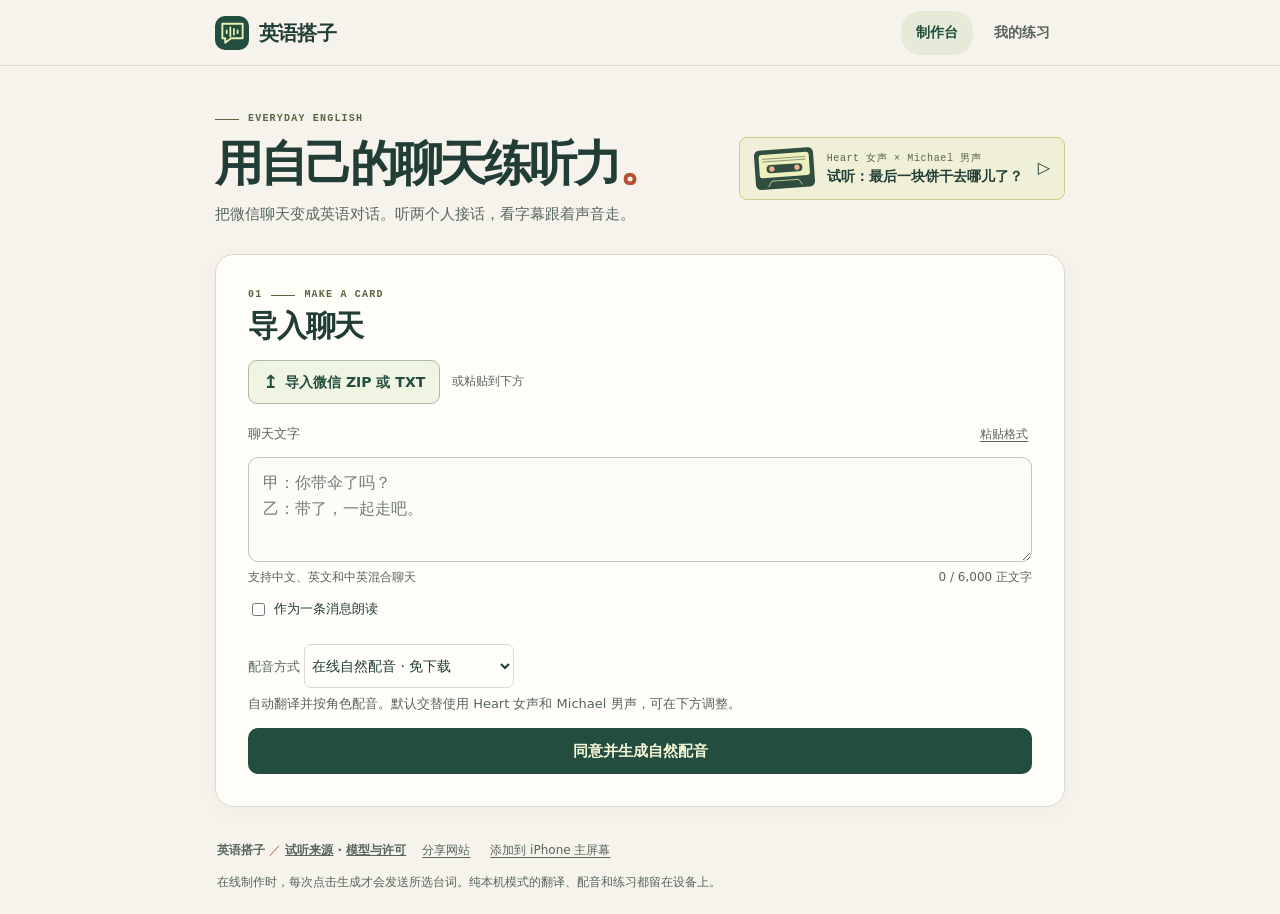
==== commit c92feb0e: "Play completed audio while generating and accept single pasted messages" ====
--- a/index.html
+++ b/index.html
@@ -2,7 +2,7 @@
 <html lang="zh-CN">
 <head>
   <meta charset="utf-8">
-  <meta http-equiv="Content-Security-Policy" content="default-src 'self'; script-src 'self' blob: 'wasm-unsafe-eval'; worker-src 'self' blob:; connect-src 'self' blob: https://api.mymemory.translated.net/get https://api.tts.ai/v1/ https://cdn.tts.ai; style-src 'self' 'unsafe-inline'; media-src 'self' blob:; img-src 'self' data:; object-src 'none'; base-uri 'none'; form-action 'none'">
+  <meta http-equiv="Content-Security-Policy" content="default-src 'self'; script-src 'self' blob: 'wasm-unsafe-eval'; worker-src 'self' blob:; connect-src 'self' blob: https://api.mymemory.translated.net/get https://api.tts.ai/v1/ https://cdn.tts.ai https://kinabraytan-kokoro-tts-server.hf.space/gradio_api/ https://helsinki-nlp-opus-translate.hf.space/call/translate https://helsinki-nlp-opus-translate.hf.space/call/translate/; style-src 'self' 'unsafe-inline'; media-src 'self' blob:; img-src 'self' data:; object-src 'none'; base-uri 'none'; form-action 'none'">
   <meta name="viewport" content="width=device-width, initial-scale=1, viewport-fit=cover">
   <meta name="theme-color" content="#f5f3eb">
   <meta name="mobile-web-app-capable" content="yes">
@@ -10,8 +10,8 @@
   <meta name="apple-mobile-web-app-title" content="英语搭子">
   <link rel="manifest" href="./app.webmanifest">
   <link rel="apple-touch-icon" href="./icons/apple-touch-icon.png">
-  <link rel="stylesheet" href="./style.css?v=11">
-  <script type="module" src="./app.js?v=11"></script>
+  <link rel="stylesheet" href="./style.css?v=14">
+  <script type="module" src="./app.js?v=14"></script>
   <title>英语搭子 · 对话听力</title>
 </head>
 <body>
@@ -30,9 +30,10 @@
       <div class="intake-entry"><label class="file-pick"><span aria-hidden="true">↥</span> 导入微信 ZIP 或 TXT<input id="chatFile" type="file" accept=".zip,.txt,application/zip,application/x-zip-compressed,text/plain" aria-label="导入微信 ZIP 或 TXT"></label><span>或粘贴到下方</span><button type="button" class="plain" id="cancelFile" hidden>取消导入</button></div>
       <p id="fileStatus" class="small" role="status" aria-live="polite"></p>
       <div class="paste-heading"><label class="field-label" for="source">聊天文字</label><button type="button" id="formatHelp" aria-expanded="false" aria-controls="formatGuide">粘贴格式</button></div>
-      <p class="format-tip" id="formatGuide" hidden>可以每行写「昵称：消息」，也可以直接粘贴微信复制出来的三行格式（昵称、日期时间、正文）。</p>
+      <p class="format-tip" id="formatGuide" hidden>一句话或一段文字可直接粘贴，无需昵称。多人聊天可以写「昵称：消息」，也支持微信的昵称、日期时间、正文三行格式。若正文里的冒号被识别成昵称，可选择「作为一条消息朗读」。</p>
       <textarea id="source" rows="3" spellcheck="false" placeholder="甲：你带伞了吗？&#10;乙：带了，一起走吧。"></textarea>
       <div class="input-meta"><span id="materials">支持中文、英文和中英混合聊天</span><span id="characters">0 / 6,000 正文字</span></div>
+      <label class="awake-option"><input id="singleMessage" type="checkbox" autocomplete="off">作为一条消息朗读</label>
       <details id="range" hidden><summary><span>本次制作范围 <small id="rangeSummary"></small></span><span class="adjust">选择</span></summary>
         <div class="range-row"><label>从第 <input type="number" id="rangeFrom" min="1" step="1" inputmode="numeric" value="1"> 条</label><label>到第 <input type="number" id="rangeTo" min="1" step="1" inputmode="numeric" value="1"> 条</label><div class="range-actions"><button type="button" id="prevRange" class="plain">上一段</button><button type="button" id="nextRange" class="plain">下一段</button></div></div>
         <p id="rangeNote" class="small" role="status"></p><p id="rangePreview" class="small"></p>
@@ -51,10 +52,15 @@
       <div id="onlineTerms" class="online-terms" hidden>
         <strong id="onlineScope"></strong>
         <p id="onlineDisclosure">点击生成即同意本次发送。配音时会附上所选音色。昵称栏、时间栏和附件留在设备上，正文里提到的人名会随句发送。</p>
+        <div id="translationBackupChoice" hidden>
+          <label class="cloud-consent"><input id="allowTranslationBackup" type="checkbox" autocomplete="off" aria-describedby="translationBackupDetails">MyMemory 额度用完时，允许 OPUS Translate 接着翻译</label>
+          <p id="translationBackupDetails" class="small" hidden>只有仍需翻译的正文会发给 Hugging Face 上由 Helsinki-NLP 提供的<a href="https://huggingface.co/spaces/Helsinki-NLP/opus-translate" target="_blank" rel="noopener noreferrer">备用翻译服务</a>。服务未注明原句的保留时间，也有排队和用量限制。此选择记在当前浏览器，可随时在下次生成前关闭。</p>
+        </div>
+        <div data-backup-control="allowBackup"></div>
         <details id="sendPreview"><summary>查看待翻译的原句</summary><ol id="sendLines"></ol></details>
         <details class="service-info"><summary>了解数据使用和免费额度</summary>
           <p>MyMemory 可能长期保存原句并交给翻译合作方处理。TTS.ai 暂存生成的录音，免费配音仅供个人非商业练习。</p>
-          <p>制作听力卡不会扣 ChatGPT 的使用额度。两家服务各有免费用量和频率限制。</p>
+          <p>制作听力卡不会扣 ChatGPT 的使用额度。在线翻译和配音分别有免费用量和请求频率限制。</p>
           <p><a href="https://mymemory.translated.net/terms-and-conditions" target="_blank" rel="noopener noreferrer">MyMemory 服务条款</a> · <a href="https://tts.ai/privacy/" target="_blank" rel="noopener noreferrer">TTS.ai 隐私政策</a> · <a href="https://tts.ai/terms/" target="_blank" rel="noopener noreferrer">TTS.ai 使用条款</a></p>
         </details>
       </div>
@@ -76,9 +82,11 @@
     </section>
     <section class="work-card player" id="player" aria-labelledby="cardTitle" hidden>
       <div class="player-heading"><div class="section-head"><div class="kicker">02 <span></span> LISTEN</div><h2 id="cardTitle" tabindex="-1"></h2><p id="cardMeta" class="small"></p></div></div>
+      <div id="streamProgress" class="stream-progress" hidden><p id="streamStatus" class="small" role="status"></p><button type="button" class="plain" id="stopStreaming">停止生成</button><button type="button" class="plain" id="backToGenerate" hidden>回到制作台继续</button></div>
       <details id="proofPanel" class="cloud-panel" hidden>
         <summary><span>校对英文<small id="proofHint">按上下文修改译文</small></span><span class="adjust">编辑</span></summary>
         <div class="cloud-body"><p class="small" id="proofDisclosure">可以按上下文修改英文。重新配音时，TTS.ai 会收到需要新录音的英文台词和对应音色。</p>
+          <div id="proofBackupSettings" data-backup-control="proofBackup"></div>
           <div id="proofRows"></div><button type="button" id="applyProof" class="plain" aria-describedby="proofDisclosure">同意并为修改的英文重新配音</button>
           <p id="proofNote" class="small" role="status"></p>
         </div>
@@ -90,7 +98,8 @@
           <div id="cloudCast"></div><button id="cloudSwap" class="plain" type="button">交换男女声</button>
           <details id="cloudPreview"><summary id="cloudScope">查看待发送的英文台词</summary><ol id="cloudLines"></ol></details>
           <p class="small">TTS.ai 会收到英文台词和所选音色，并暂存生成的录音。昵称栏、时间和附件留在设备上。台词里提到的人名会随句发送。免费声音仅供个人非商业练习。<a href="https://tts.ai/privacy/" target="_blank" rel="noopener noreferrer">隐私政策</a> · <a href="https://tts.ai/terms/" target="_blank" rel="noopener noreferrer">使用条款</a></p>
-          <label class="cloud-consent"><input id="cloudConsent" type="checkbox" autocomplete="off">同意本次把上列英文交给 TTS.ai 配音</label>
+          <div data-backup-control="legacyBackup"></div>
+          <label class="cloud-consent"><input id="cloudConsent" type="checkbox" autocomplete="off">同意按上方的服务设置发送本次英文台词</label>
           <div class="cloud-buttons"><button type="button" id="cloudGenerate" class="primary" disabled>生成自然配音</button><button type="button" id="cloudCancel" class="plain" hidden>停止配音</button></div>
           <p id="cloudStatus" class="small" role="status" aria-live="polite"></p>
         </div>
@@ -114,5 +123,9 @@
     </section>
     <footer><div class="footer-tools"><span>英语搭子 <b>／</b> <a href="./demo/CREDITS.txt">试听来源</a> · <a href="./assets/NOTICE.html">模型与许可</a></span><button type="button" id="shareSite" class="footer-link">分享网站</button><button type="button" id="installHelp" class="footer-link" aria-expanded="false" aria-controls="installTip">添加到 iPhone 主屏幕</button></div><p>在线制作时，每次点击生成才会发送所选台词。纯本机模式的翻译、配音和练习都留在设备上。</p><p id="installTip" hidden>在 iPhone 的 Safari 中打开本站，点分享菜单中的「添加到主屏幕」，再点「添加」。以后请从同一入口打开「我的练习」。</p><p id="shareStatus" role="status"></p></footer>
   </main>
+  <template id="backupChoice">
+    <label class="cloud-consent"><input type="checkbox" autocomplete="off">主服务额度用完时，允许切换到 Hugging Face 备用配音</label>
+    <p class="small" hidden>已开启自动接续。剩下的英文台词和音色可能发给社区维护的 <a href="https://huggingface.co/spaces/kinabraytan/kokoro-tts-server" target="_blank" rel="noopener noreferrer">Kokoro 服务</a>。女声换为 Bella，男声仍用 Michael。录音可通过服务生成的链接访问，保留时间未注明。此选择会记在当前浏览器。</p>
+  </template>
   <audio id="audio" preload="auto" playsinline></audio>
 </body></html>
--- a/style.css
+++ b/style.css
@@ -59,6 +59,7 @@
 .line:hover{background:#f4f5eb}.line.active{background:#eef3d9;box-shadow:inset 3px 0 #798f4f}
 .line-no{font:12px/1.65 ui-monospace,Menlo,monospace;color:#627248;grid-column:1;grid-row:1 / span 3}.line-name,.line-en,.line-zh{grid-column:2;overflow-wrap:anywhere}
 .line-name{font-size:12px;color:#536648;font-weight:700}.line-en{font-family:ui-serif,Georgia,serif;font-size:clamp(19px,3.5vw,24px);line-height:1.32;color:#273e34;margin:3px 0}.line-zh{color:var(--muted);font-size:14px;line-height:1.55}
+.line-state{grid-column:2;color:var(--muted);margin-top:4px}.line:disabled{opacity:.65;cursor:default}.stream-progress{display:flex;align-items:center;gap:8px;flex-wrap:wrap;background:#f0f4e2;border-radius:9px;padding:9px 12px;margin-bottom:12px}.stream-progress p{flex:1;min-width:180px;margin:0}.stream-progress button{font-size:12px;min-height:40px}
 .hide-zh .line-zh{display:none}footer{display:flex;align-items:baseline;justify-content:space-between;color:var(--muted);font-size:12px;gap:14px;margin:22px 2px;padding-bottom:env(safe-area-inset-bottom,0px)}footer span{font-weight:700;white-space:nowrap}footer b{font-weight:400;color:var(--orange)}footer p{margin:0}
 @media(max-width:580px){.shell{width:calc(100% - 28px)}.mast-in{min-height:53px}.intro{padding:23px 3px 17px;display:block}.intro p{font-size:14px}.demo-link{margin-top:13px;padding:5px 10px 5px 6px}.demo-icon{height:27px;width:27px;font-size:16px}.demo-link small{display:none}.demo-link b{margin:0}.generate-bar{flex-direction:column;align-items:stretch;gap:12px}.primary#generate{width:100%}.work-card{border-radius:15px}footer{align-items:flex-start;flex-direction:column;gap:5px}.section-head h2{margin-bottom:10px}.line{grid-template-columns:24px 1fr;padding-inline:7px}}
 @media(prefers-reduced-motion:reduce){*{scroll-behavior:auto!important}}
